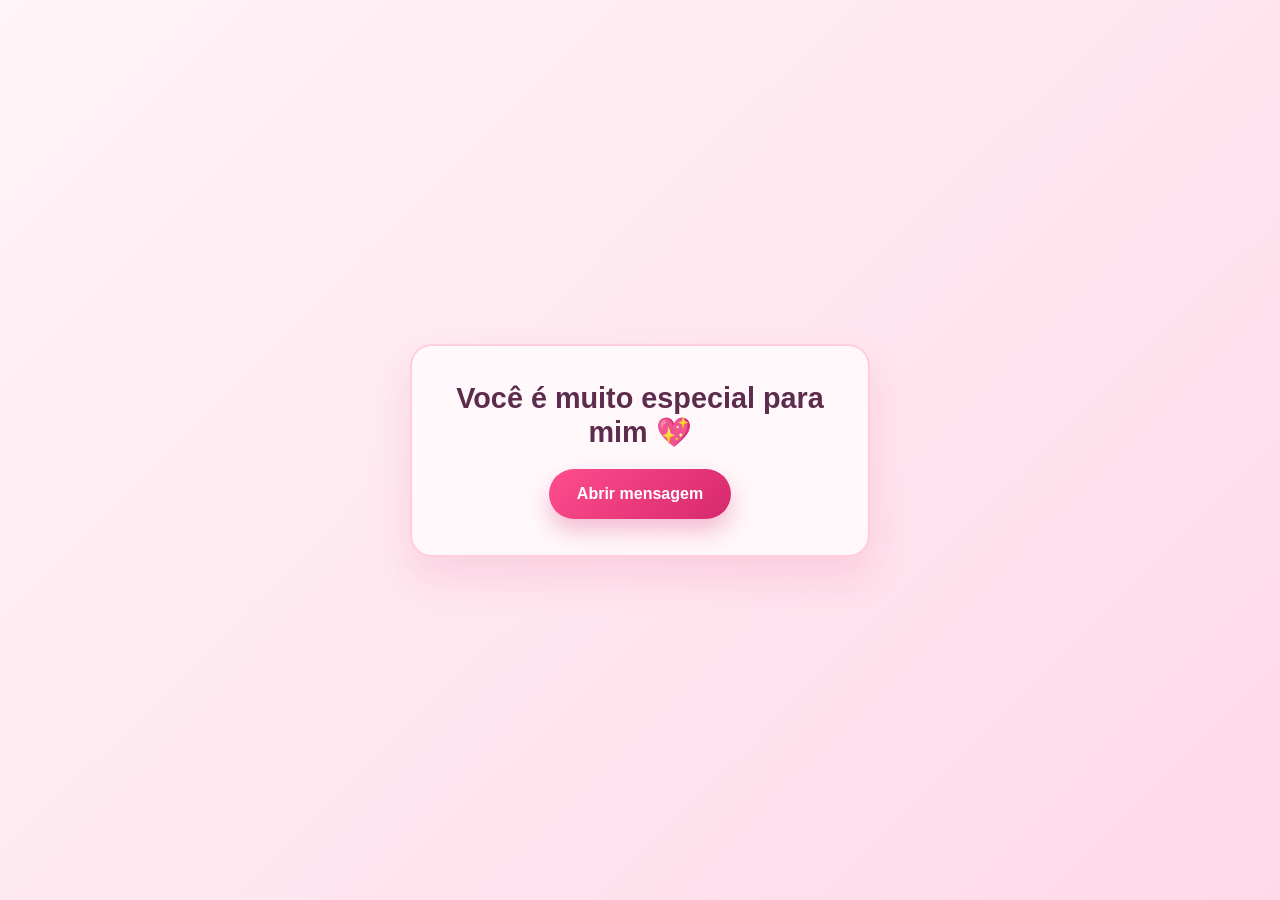
==== index.html @ da9fbdf4 "Adiciona páginas da mensagem de amor" ====
<!DOCTYPE html>
<html lang="pt-BR">
  <head>
    <meta charset="UTF-8" />
    <meta name="viewport" content="width=device-width, initial-scale=1.0" />
    <title>Mensagem para você</title>
    <style>
      :root {
        --bg1: #fff4f8;
        --bg2: #ffd9e8;
        --accent: #ff4d8d;
        --accent-dark: #d6296d;
        --text: #5d2c4d;
      }

      * {
        box-sizing: border-box;
      }

      body {
        margin: 0;
        min-height: 100vh;
        display: grid;
        place-items: center;
        background: linear-gradient(135deg, var(--bg1), var(--bg2));
        font-family: Arial, Helvetica, sans-serif;
        color: var(--text);
      }

      .card {
        background: rgba(255, 255, 255, 0.7);
        border: 2px solid rgba(255, 77, 141, 0.25);
        border-radius: 22px;
        padding: 36px 28px;
        box-shadow: 0 20px 40px rgba(214, 41, 109, 0.12);
        text-align: center;
        max-width: 460px;
        width: 90%;
      }

      h1 {
        margin: 0 0 20px;
        font-size: clamp(1.8rem, 2vw, 2.5rem);
      }

      .button {
        display: inline-block;
        background: linear-gradient(135deg, var(--accent), var(--accent-dark));
        color: #fff;
        text-decoration: none;
        font-weight: 700;
        padding: 16px 28px;
        border-radius: 999px;
        transition: transform 0.2s ease, box-shadow 0.2s ease;
        box-shadow: 0 12px 22px rgba(214, 41, 109, 0.28);
      }

      .button:hover {
        transform: translateY(-2px) scale(1.01);
      }
    </style>
  </head>
  <body>
    <div class="card">
      <h1>Você é muito especial para mim 💖</h1>
      <a class="button" href="mensagem.html" target="_blank" rel="noopener noreferrer">
        Abrir mensagem
      </a>
    </div>
  </body>
</html>
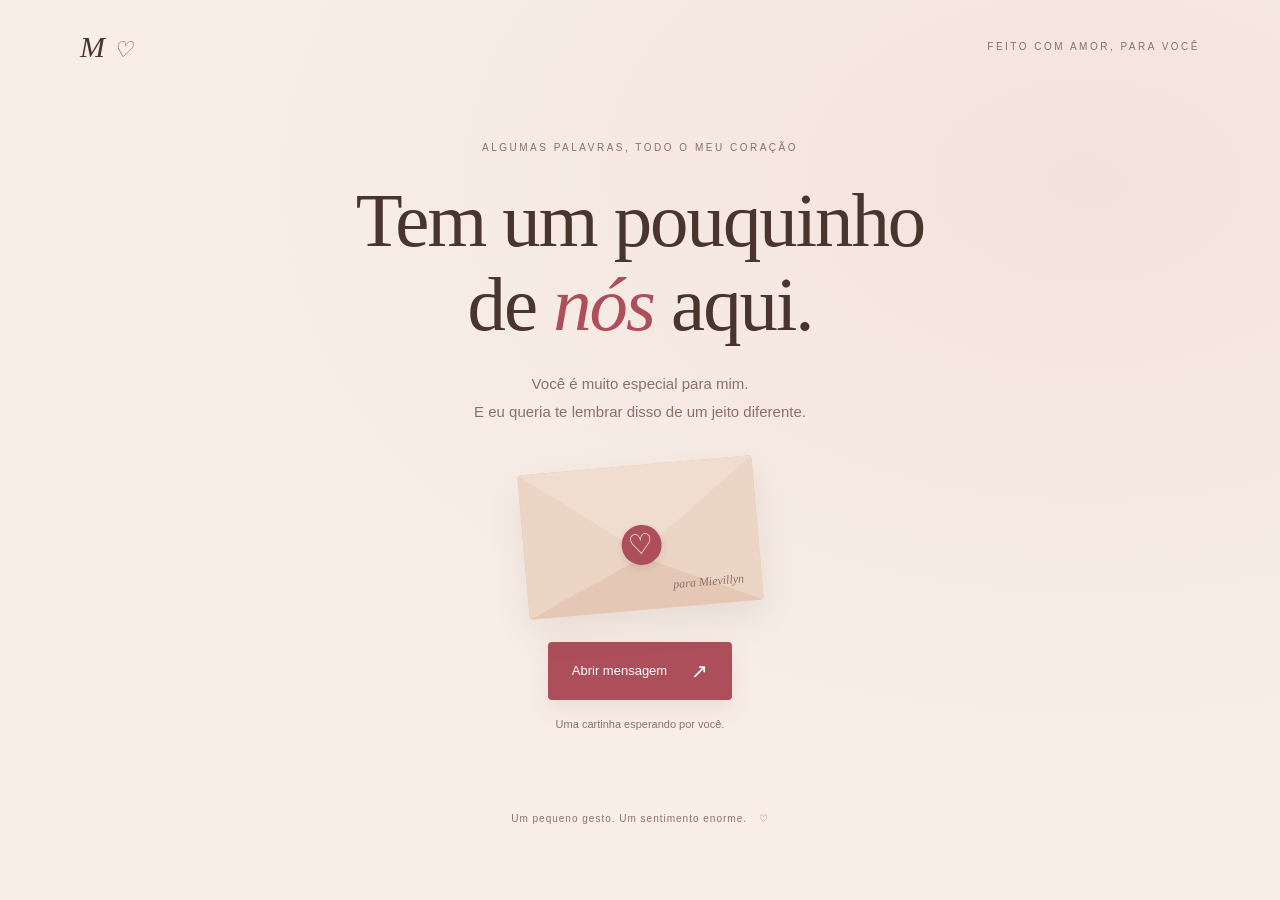
==== commit cafdd929: "Melhora visual e interações e adiciona foto do casal" ====
--- a/index.html
+++ b/index.html
@@ -1,71 +1,4 @@
-<!DOCTYPE html>
-<html lang="pt-BR">
-  <head>
-    <meta charset="UTF-8" />
-    <meta name="viewport" content="width=device-width, initial-scale=1.0" />
-    <title>Mensagem para você</title>
-    <style>
-      :root {
-        --bg1: #fff4f8;
-        --bg2: #ffd9e8;
-        --accent: #ff4d8d;
-        --accent-dark: #d6296d;
-        --text: #5d2c4d;
-      }
-
-      * {
-        box-sizing: border-box;
-      }
-
-      body {
-        margin: 0;
-        min-height: 100vh;
-        display: grid;
-        place-items: center;
-        background: linear-gradient(135deg, var(--bg1), var(--bg2));
-        font-family: Arial, Helvetica, sans-serif;
-        color: var(--text);
-      }
-
-      .card {
-        background: rgba(255, 255, 255, 0.7);
-        border: 2px solid rgba(255, 77, 141, 0.25);
-        border-radius: 22px;
-        padding: 36px 28px;
-        box-shadow: 0 20px 40px rgba(214, 41, 109, 0.12);
-        text-align: center;
-        max-width: 460px;
-        width: 90%;
-      }
-
-      h1 {
-        margin: 0 0 20px;
-        font-size: clamp(1.8rem, 2vw, 2.5rem);
-      }
-
-      .button {
-        display: inline-block;
-        background: linear-gradient(135deg, var(--accent), var(--accent-dark));
-        color: #fff;
-        text-decoration: none;
-        font-weight: 700;
-        padding: 16px 28px;
-        border-radius: 999px;
-        transition: transform 0.2s ease, box-shadow 0.2s ease;
-        box-shadow: 0 12px 22px rgba(214, 41, 109, 0.28);
-      }
-
-      .button:hover {
-        transform: translateY(-2px) scale(1.01);
-      }
-    </style>
-  </head>
-  <body>
-    <div class="card">
-      <h1>Você é muito especial para mim 💖</h1>
-      <a class="button" href="mensagem.html" target="_blank" rel="noopener noreferrer">
-        Abrir mensagem
-      </a>
-    </div>
-  </body>
-</html>
+<!DOCTYPE html>
+<html lang="pt-BR"><head><meta charset="UTF-8"><meta name="viewport" content="width=device-width, initial-scale=1"><meta name="theme-color" content="#f8eee7"><title>Para Mievillyn, com amor</title><link rel="stylesheet" href="style.css"><script src="script.js" defer></script></head>
+<body><div class="petals" aria-hidden="true"></div><header><a class="brand" href="index.html">M <span>♡</span></a><span>FEITO COM AMOR, PARA VOCÊ</span></header>
+<main class="welcome"><p class="eyebrow">ALGUMAS PALAVRAS, TODO O MEU CORAÇÃO</p><h1>Tem um pouquinho<br>de <em>nós</em> aqui.</h1><p class="intro">Você é muito especial para mim.<br>E eu queria te lembrar disso de um jeito diferente.</p><a class="envelope" href="mensagem.html" aria-label="Abrir mensagem para Mievillyn"><span class="envelope-flap"></span><span class="seal">♡</span><span class="envelope-label">para Mievillyn</span></a><a class="button" href="mensagem.html">Abrir mensagem <span aria-hidden="true">↗</span></a><p class="hint">Uma cartinha esperando por você.</p></main><footer>Um pequeno gesto. Um sentimento enorme. <span>♡</span></footer></body></html>
--- a/style.css
+++ b/style.css
@@ -0,0 +1,3 @@
+:root{--bg:#f8eee7;--ink:#49342e;--muted:#8a7168;--accent:#ac4f5b;--paper:#fffaf5}*{box-sizing:border-box}body{margin:0;background:var(--bg);color:var(--ink);font-family:Arial,Helvetica,sans-serif;background-image:radial-gradient(ellipse at 85% 20%,#efd7d580,transparent 55%);min-height:100vh}header{max-width:1200px;margin:auto;padding:30px 40px;display:flex;align-items:center;justify-content:space-between}header>span,.eyebrow{font-size:10px;letter-spacing:2.5px;color:var(--muted);line-height:1.8}.brand{font:italic 30px Georgia,serif;color:var(--ink);text-decoration:none}.brand span{color:var(--accent);font-size:22px}.back{font-size:12px;color:var(--muted);text-decoration:none}.welcome{text-align:center;padding:35px 20px 50px}h1{font:normal clamp(46px,6vw,78px)/1.1 Georgia,serif;letter-spacing:-2px;margin:22px 0}h1 em{color:var(--accent);font-weight:normal}.intro{color:var(--muted);font-size:15px;line-height:1.9}.button{border:0;cursor:pointer;display:inline-flex;gap:24px;align-items:center;justify-content:center;padding:17px 24px;border-radius:4px;background:var(--accent);color:white;font:13px Arial,sans-serif;text-decoration:none;box-shadow:0 8px 22px #ac4f5b20;transition:transform .2s,background .2s}.button:hover{transform:translateY(-3px);background:#913e49}.button span{font-size:20px}.hint{font-size:11px;color:var(--muted);margin-top:18px}.envelope{display:block;position:relative;width:235px;height:145px;margin:38px auto 32px;background:#e4c8b5;border-radius:4px;box-shadow:0 15px 35px #49342e18;transform:rotate(-5deg);transition:transform .3s;text-decoration:none;overflow:hidden}.envelope:hover{transform:rotate(0deg) translateY(-7px)}.envelope:before,.envelope:after{content:"";position:absolute;inset:0;background:#ecd5c5;clip-path:polygon(0 0,55% 60%,0 100%)}.envelope:after{transform:scaleX(-1)}.envelope-flap{position:absolute;inset:0;background:#f1ddcf;clip-path:polygon(0 0,100% 0,50% 60%);z-index:1}.seal{position:absolute;z-index:2;left:calc(50% - 20px);top:60px;background:var(--accent);color:#fff1e9;width:40px;height:40px;border-radius:50%;font:28px/40px Georgia,serif;box-shadow:0 3px 8px #49342e22}.envelope-label{position:absolute;z-index:3;bottom:15px;right:18px;font:italic 12px Georgia,serif;color:var(--muted)}footer{text-align:center;padding:22px;font-size:10px;letter-spacing:1px;color:var(--muted)}footer span{color:var(--accent);margin-left:8px}.letter-layout{max-width:1050px;margin:50px auto 70px;padding:0 40px;display:grid;grid-template-columns:1fr 1.1fr;gap:85px;align-items:center}.polaroid{margin:0;padding:14px 14px 26px;background:var(--paper);box-shadow:0 18px 55px #49342e15;transform:rotate(-4deg)}.photo-placeholder{aspect-ratio:4/5;display:flex;flex-direction:column;align-items:center;justify-content:center;background:linear-gradient(140deg,#eed9d0,#dec0bf);color:#946869;text-align:center}.photo-placeholder>span{font:100px Georgia,serif}.photo-placeholder p{font:26px/1.5 Georgia,serif}.polaroid img{width:100%;aspect-ratio:4/5;object-fit:cover;display:block}.polaroid figcaption{font:italic 14px Georgia,serif;text-align:center;padding-top:22px}.letter h1{font-size:clamp(45px,5vw,66px)}.rule{height:1px;width:60px;background:#cfae9f;margin:28px 0}.original,.extra-text{font:20px/1.8 Georgia,serif}.letter .button{margin-top:18px;gap:14px}.signature{font:italic 23px Georgia,serif;color:var(--accent)}.heart-button{display:block;margin-top:26px;padding:8px 0;background:none;border:none;color:var(--accent);cursor:pointer;font-size:24px}.heart-button span{font:11px Arial,sans-serif;margin-left:7px;color:var(--muted)}a:focus-visible,button:focus-visible{outline:3px solid var(--ink);outline-offset:6px}.petals{pointer-events:none;position:fixed;inset:0;overflow:hidden;z-index:5}.floating-heart{position:absolute;bottom:-40px;color:var(--accent);font:28px Georgia,serif;animation:float-up 3s ease-out forwards}@keyframes float-up{from{opacity:0;transform:translateY(0) rotate(-15deg)}15%{opacity:.8}to{opacity:0;transform:translateY(-90vh) rotate(25deg)}}[hidden]{display:none!important}@media(max-width:700px){header{padding:22px}header>span{font-size:8px;letter-spacing:1.4px}.welcome{padding-top:25px}.letter-layout{grid-template-columns:1fr;gap:45px;padding:0 28px;margin:25px auto 40px}.polaroid{width:80%;max-width:330px;margin:auto}.letter{text-align:center}.rule{margin:25px auto}.heart-button{margin:25px auto}.letter .button{font-size:12px;padding:15px}.original,.extra-text{font-size:19px}}@media(prefers-reduced-motion:reduce){*,*:before,*:after{animation:none!important;transition:none!important;scroll-behavior:auto!important}}
+
+.photo-frame{position:relative;aspect-ratio:4/3;overflow:hidden;background:#ead4c7}.polaroid .photo-frame img{position:absolute;width:75%;height:133.333%;max-width:none;left:12.5%;top:-16.666%;aspect-ratio:auto;object-fit:cover;transform:rotate(-90deg)}
